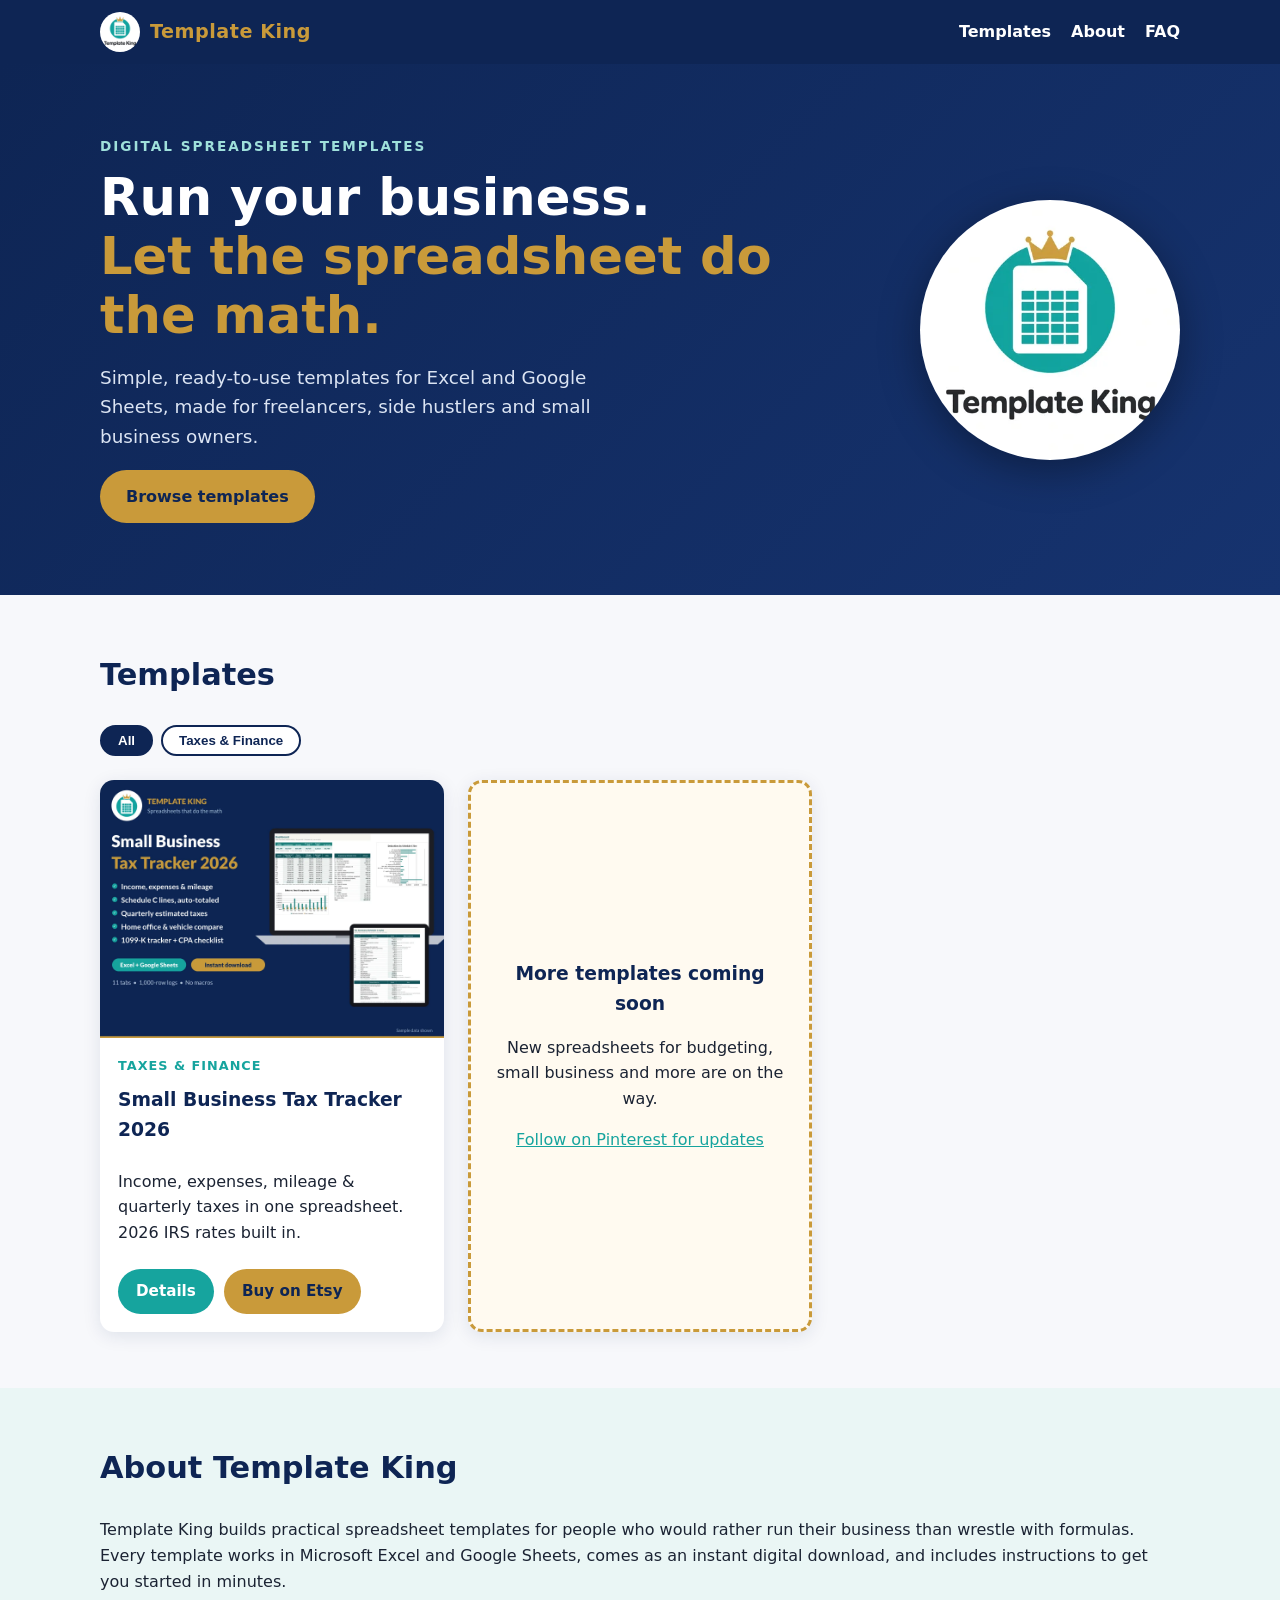
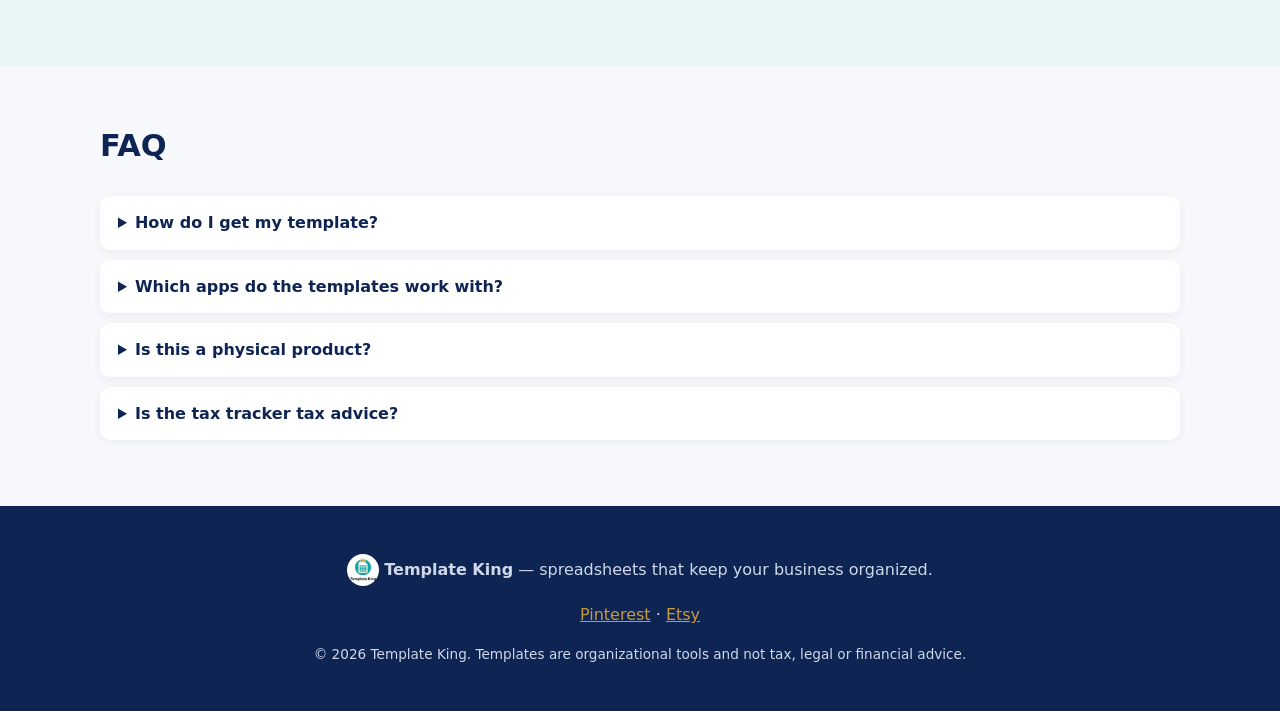
==== index.html @ 0ac24b1d "Template King site" ====
<!doctype html><html lang="en"><head><meta charset="utf-8"><meta name="viewport" content="width=device-width,initial-scale=1"><link rel="icon" type="image/png" href="favicon.png"><link rel="apple-touch-icon" href="apple-touch-icon.png"><link rel="stylesheet" href="style.css"><meta property="og:site_name" content="Template King"><meta property="og:image" content="https://russian1987.github.io/template-king/assets/og-image.jpg"><meta name="twitter:card" content="summary_large_image">
<title>Template King — Spreadsheet Templates for Small Business</title>
<meta name="description" content="Template King makes easy spreadsheet templates for freelancers and small businesses. Track income, expenses, mileage and quarterly taxes in Excel or Google Sheets.">
<meta property="og:title" content="Template King — Spreadsheet Templates for Small Business"><meta property="og:description" content="Easy Excel & Google Sheets templates for freelancers and small businesses."><meta property="og:type" content="website"><meta property="og:url" content="https://russian1987.github.io/template-king/">
<link rel="canonical" href="https://russian1987.github.io/template-king/"></head><body><a class="skip" href="#main">Skip to content</a><header class="nav"><div class="wrap navin"><a class="brand" href="./"><img src="assets/logo.webp" alt="" width="40" height="40">Template King</a><nav aria-label="Main"><a href="./#products">Templates</a><a href="./#about">About</a><a href="./#faq">FAQ</a></nav></div></header>
<main id="main">
<section class="hero"><div class="wrap heroin"><div><p class="eyebrow">Digital spreadsheet templates</p><h1>Run your business. <span>Let the spreadsheet do the math.</span></h1><p class="lead">Simple, ready-to-use templates for Excel and Google Sheets, made for freelancers, side hustlers and small business owners.</p><a class="btn" href="#products">Browse templates</a></div><img class="herologo" src="assets/logo.webp" alt="Template King logo" width="260" height="260"></div></section>
<section id="products" class="wrap sec"><h2>Templates</h2><div id="filters" class="filters" role="group" aria-label="Filter by category"></div><div id="grid" class="grid" aria-live="polite"></div></section>
<section id="about" class="alt"><div class="wrap sec"><h2>About Template King</h2><p>Template King builds practical spreadsheet templates for people who would rather run their business than wrestle with formulas. Every template works in Microsoft Excel and Google Sheets, comes as an instant digital download, and includes instructions to get you started in minutes.</p></div></section>
<section id="faq" class="wrap sec"><h2>FAQ</h2>
<details><summary>How do I get my template?</summary><p>Templates are sold through our Etsy shop. After purchase, Etsy gives you an instant download link.</p></details>
<details><summary>Which apps do the templates work with?</summary><p>Microsoft Excel and Google Sheets. To use Google Sheets, upload the file to Google Drive and open it with Sheets.</p></details>
<details><summary>Is this a physical product?</summary><p>No. Everything is a digital download — nothing ships.</p></details>
<details><summary>Is the tax tracker tax advice?</summary><p>No. It is an organizational tool. Please check with a qualified tax professional for advice on your situation.</p></details>
</section></main><footer class="foot"><div class="wrap"><p><img src="assets/logo.webp" alt="" width="32" height="32"> <strong>Template King</strong> — spreadsheets that keep your business organized.</p><p><a href="https://www.pinterest.com/russian1987/" rel="noopener">Pinterest</a> · <a href="https://www.etsy.com/listing/4605385880/small-business-tax-tracker-2026-mileage" rel="noopener">Etsy</a></p><p class="small">© 2026 Template King. Templates are organizational tools and not tax, legal or financial advice.</p></div></footer><script src="app.js"></script></body></html>
---- style.css ----
:root{--navy:#0e2554;--navy2:#16336f;--teal:#16a49e;--gold:#c99a3a;--ink:#1b2333;--bg:#f7f8fb;--card:#fff}
*{box-sizing:border-box}body{margin:0;font-family:Lato,system-ui,-apple-system,"Segoe UI",Roboto,sans-serif;color:var(--ink);background:var(--bg);line-height:1.6}
img,video{max-width:100%;height:auto;display:block}a{color:var(--teal)}
.wrap{max-width:1120px;margin:0 auto;padding:0 20px}.sec{padding:56px 20px}
.skip{position:absolute;left:-999px}.skip:focus{left:8px;top:8px;background:#fff;padding:8px;z-index:9}
.nav{background:var(--navy);position:sticky;top:0;z-index:5}.navin{display:flex;align-items:center;justify-content:space-between;height:64px}
.brand{display:flex;gap:10px;align-items:center;color:var(--gold);font-weight:900;text-decoration:none;font-size:1.2rem;letter-spacing:.5px}.brand img{border-radius:50%}
.nav nav a{color:#fff;text-decoration:none;margin-left:20px;font-weight:600}.nav nav a:hover{color:var(--gold)}
.hero{background:linear-gradient(135deg,var(--navy),var(--navy2));color:#fff}.heroin{display:flex;align-items:center;gap:40px;padding:72px 20px}
.hero h1{font-size:clamp(2rem,5vw,3.2rem);line-height:1.15;margin:.2em 0}.hero h1 span{color:var(--gold);display:block}
.eyebrow{color:#9fe0db;text-transform:uppercase;letter-spacing:2px;font-weight:700;font-size:.85rem;margin:0}.lead{font-size:1.15rem;color:#dbe4f3;max-width:560px}
.herologo{border-radius:50%;width:260px;flex:none;box-shadow:0 10px 40px rgba(0,0,0,.35)}
.btn{display:inline-block;background:var(--gold);color:var(--navy);font-weight:800;padding:14px 26px;border-radius:999px;text-decoration:none;border:0}.btn:hover,.btn:focus{background:#e0b350}
.btn.teal{background:var(--teal);color:#fff}
h2{color:var(--navy);font-size:1.9rem;margin-top:0}
.filters{display:flex;flex-wrap:wrap;gap:8px;margin-bottom:24px}.filters button{border:2px solid var(--navy);background:#fff;color:var(--navy);padding:6px 16px;border-radius:999px;font-weight:700;cursor:pointer}.filters button[aria-pressed=true]{background:var(--navy);color:#fff}
.grid{display:grid;grid-template-columns:repeat(auto-fill,minmax(280px,1fr));gap:24px}
.card{background:var(--card);border-radius:14px;overflow:hidden;box-shadow:0 4px 18px rgba(14,37,84,.1);display:flex;flex-direction:column}
.card img{aspect-ratio:4/3;object-fit:cover;width:100%}.card .body{padding:18px;display:flex;flex-direction:column;gap:8px;flex:1}
.card h3{margin:0;color:var(--navy)}.card h3 a{color:inherit;text-decoration:none}.card .cat{font-size:.8rem;color:var(--teal);font-weight:800;text-transform:uppercase;letter-spacing:1px}
.card .actions{margin-top:auto;display:flex;gap:10px;flex-wrap:wrap}.card .btn{padding:10px 18px;font-size:.95rem}
.soon{border:3px dashed var(--gold);background:#fffaf0;align-items:center;justify-content:center;text-align:center;min-height:300px;padding:24px}
.alt{background:#eaf6f5}details{background:#fff;border-radius:10px;padding:14px 18px;margin-bottom:10px;box-shadow:0 2px 8px rgba(14,37,84,.06)}summary{font-weight:800;color:var(--navy);cursor:pointer}
.foot{background:var(--navy);color:#cfd8ea;padding:32px 0;text-align:center}.foot a{color:var(--gold)}.foot img{display:inline;border-radius:50%;vertical-align:middle}.small{font-size:.85rem}
.pgrid{display:grid;grid-template-columns:1.2fr 1fr;gap:40px;align-items:start}
.main-media{border-radius:14px;overflow:hidden;background:#fff;box-shadow:0 4px 18px rgba(14,37,84,.1)}
.thumbs{display:grid;grid-template-columns:repeat(5,1fr);gap:8px;margin-top:10px}.thumbs button{padding:0;border:2px solid transparent;border-radius:8px;overflow:hidden;cursor:pointer;background:none}.thumbs button[aria-current=true]{border-color:var(--gold)}
.pinfo h1{color:var(--navy);margin:.2em 0;line-height:1.2}.pinfo ul{padding-left:1.2em}.pinfo li{margin-bottom:6px}
.tags{display:flex;flex-wrap:wrap;gap:6px;margin:12px 0}.tags span{background:#e3eefc;color:var(--navy);border-radius:999px;padding:3px 12px;font-size:.85rem}
.note{font-size:.9rem;color:#5b6475;border-left:4px solid var(--gold);padding-left:12px}
@media(max-width:800px){.heroin{flex-direction:column-reverse;text-align:center;padding:48px 20px}.herologo{width:160px}.pgrid{grid-template-columns:1fr}.nav nav a{margin-left:12px;font-size:.9rem}.brand{font-size:1rem}}
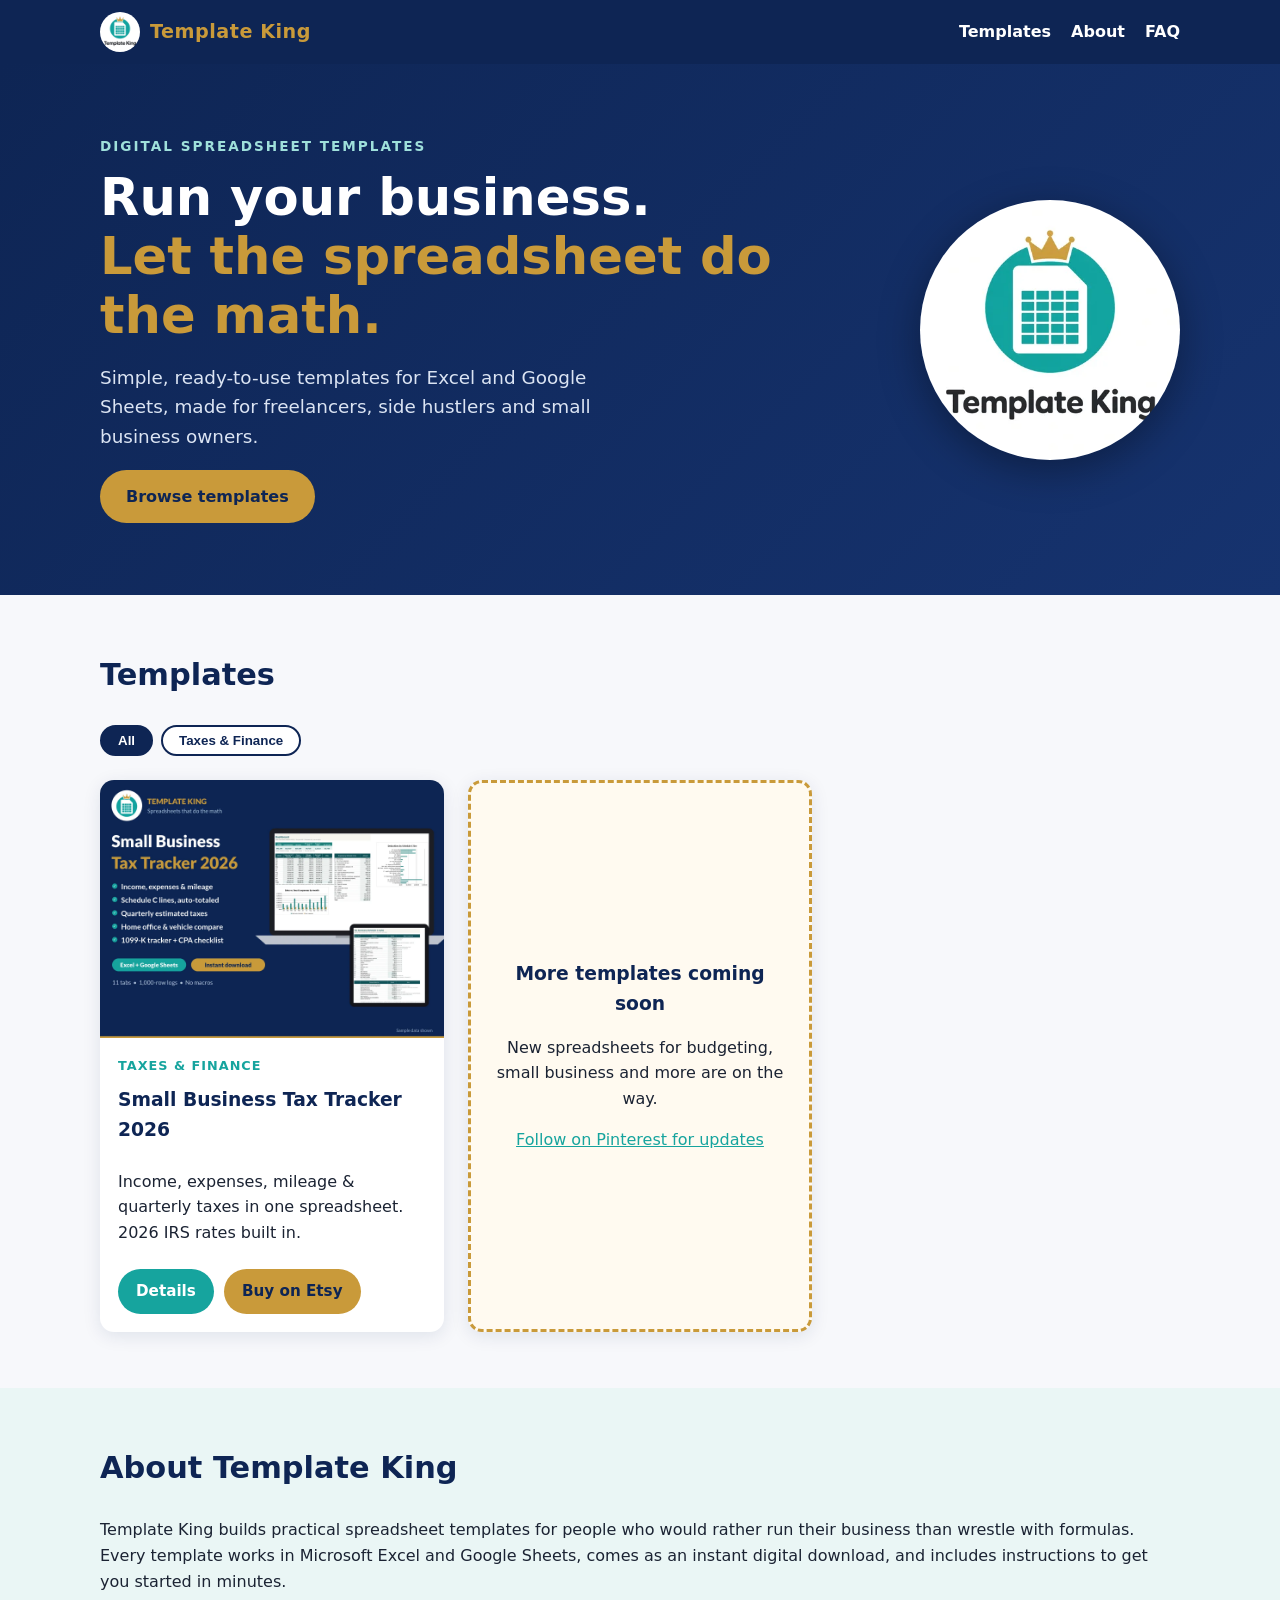
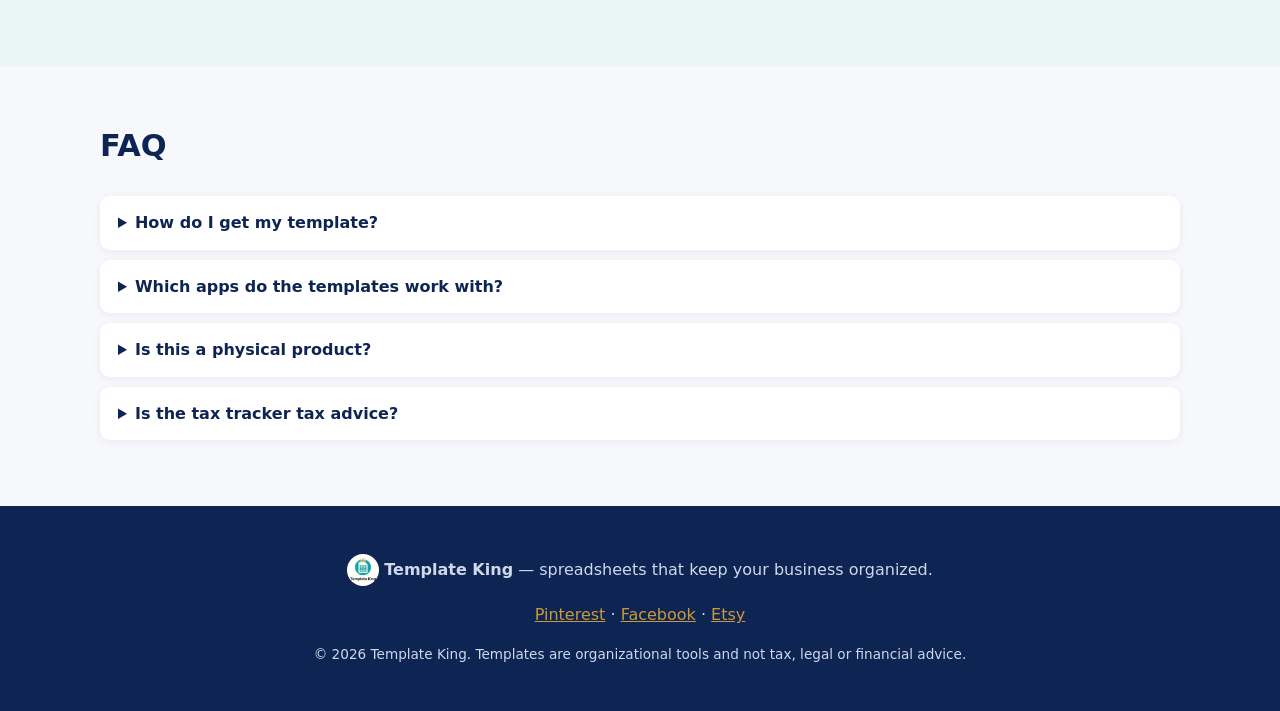
==== commit c9d86110: "Add Facebook Page link" ====
--- a/index.html
+++ b/index.html
@@ -12,4 +12,4 @@
 <details><summary>Which apps do the templates work with?</summary><p>Microsoft Excel and Google Sheets. To use Google Sheets, upload the file to Google Drive and open it with Sheets.</p></details>
 <details><summary>Is this a physical product?</summary><p>No. Everything is a digital download — nothing ships.</p></details>
 <details><summary>Is the tax tracker tax advice?</summary><p>No. It is an organizational tool. Please check with a qualified tax professional for advice on your situation.</p></details>
-</section></main><footer class="foot"><div class="wrap"><p><img src="assets/logo.webp" alt="" width="32" height="32"> <strong>Template King</strong> — spreadsheets that keep your business organized.</p><p><a href="https://www.pinterest.com/russian1987/" rel="noopener">Pinterest</a> · <a href="https://www.etsy.com/listing/4605385880/small-business-tax-tracker-2026-mileage" rel="noopener">Etsy</a></p><p class="small">© 2026 Template King. Templates are organizational tools and not tax, legal or financial advice.</p></div></footer><script src="app.js"></script></body></html>
+</section></main><footer class="foot"><div class="wrap"><p><img src="assets/logo.webp" alt="" width="32" height="32"> <strong>Template King</strong> — spreadsheets that keep your business organized.</p><p><a href="https://www.pinterest.com/russian1987/template-king-small-business-templates/" rel="noopener">Pinterest</a> · <a href="https://www.facebook.com/profile.php?id=61596100108003" rel="noopener">Facebook</a> · <a href="https://www.etsy.com/listing/4605385880/small-business-tax-tracker-2026-mileage" rel="noopener">Etsy</a></p><p class="small">© 2026 Template King. Templates are organizational tools and not tax, legal or financial advice.</p></div></footer><script src="app.js"></script></body></html>
